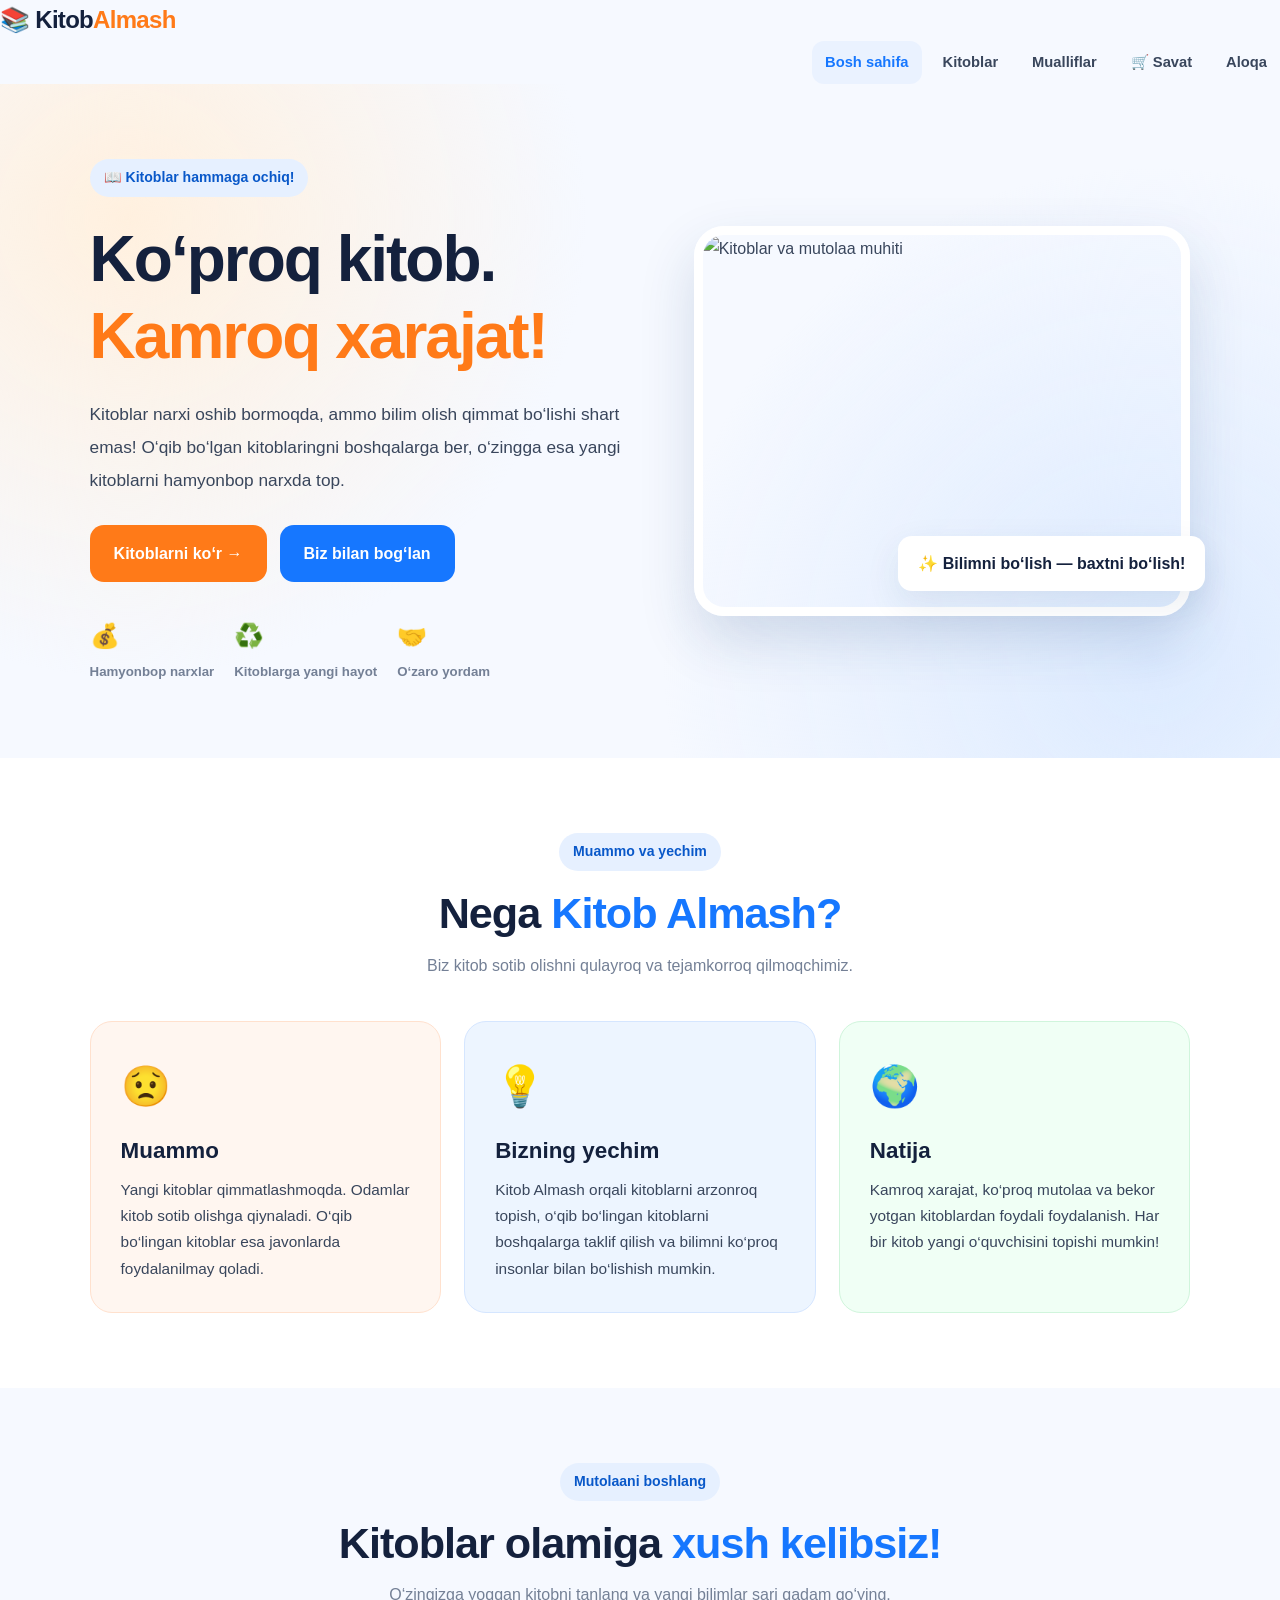
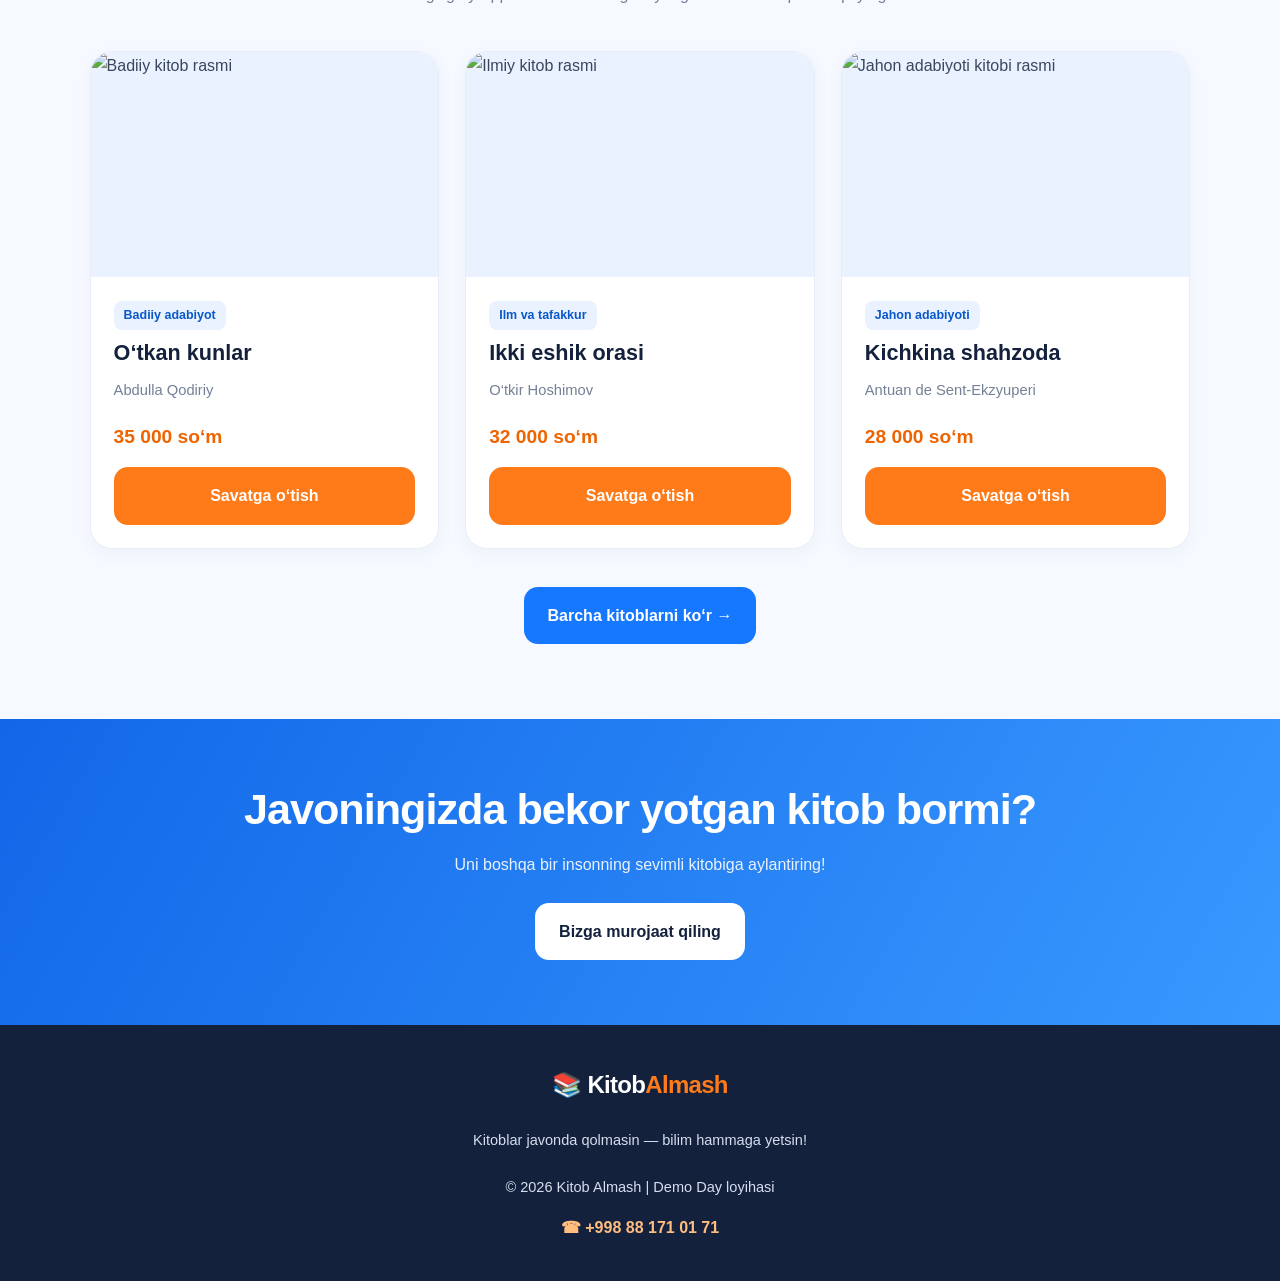
==== index.html @ 4702aaad "loyiha yaratildi" ====
<!DOCTYPE html>
<html lang="uz">
<head>
    <meta charset="UTF-8">
    <meta name="viewport" content="width=device-width, initial-scale=1.0">
    <title>Kitob Almash — Kitob hammaga!</title>
    <link rel="stylesheet" href="style.css">
</head>
<body>
    <Table>


</Table>
    <a href="index.html" class="logo">📚 Kitob<span>Almash</span></a>
    <nav class="menu">
        <a href="index.html" class="active">Bosh sahifa</a>
        <a href="kitoblar.html">Kitoblar</a>
        <a href="mualliflar.html">Mualliflar</a>
        <a href="savat.html">🛒 Savat</a>
        <a href="aloqa.html">Aloqa</a>
    </nav>
</header>

<main>
    <section class="hero">
        <div class="hero-text">
            <span class="tag">📖 Kitoblar hammaga ochiq!</span>
            <h1>Ko‘proq kitob.<br><span>Kamroq xarajat!</span></h1>
            <p>
                Kitoblar narxi oshib bormoqda, ammo bilim olish qimmat
                bo‘lishi shart emas! O‘qib bo‘lgan kitoblaringni boshqalarga
                ber, o‘zingga esa yangi kitoblarni hamyonbop narxda top.
            </p>
            <div class="hero-buttons">
                <a href="kitoblar.html" class="btn btn-orange">Kitoblarni ko‘r →</a>
                <a href="aloqa.html" class="btn btn-blue">Biz bilan bog‘lan</a>
            </div>
            <div class="stats">
                <div><strong>💰</strong><span>Hamyonbop narxlar</span></div>
                <div><strong>♻️</strong><span>Kitoblarga yangi hayot</span></div>
                <div><strong>🤝</strong><span>O‘zaro yordam</span></div>
            </div>
        </div>
        <div class="hero-image">
            <img src="https://kun.uz/_next/image?url=https%3A%2F%2Fstorage.kun.uz%2Fsource%2F4%2Fn29wCpaPPUoi_q-ZwnuPvXljadlGvmpf.jpg&w=1200&q=75"
                 alt="Kitoblar va mutolaa muhiti">
            <div class="image-note">✨ Bilimni bo‘lish — baxtni bo‘lish!</div>
        </div>
    </section>

    <section class="section problem-section">
        <div class="section-heading">
            <span class="tag">Muammo va yechim</span>
            <h2>Nega <span>Kitob Almash?</span></h2>
            <p>Biz kitob sotib olishni qulayroq va tejamkorroq qilmoqchimiz.</p>
        </div>
        <div class="cards">
            <article class="card problem-card">
                <div class="card-icon">😟</div>
                <h3>Muammo</h3>
                <p>
                    Yangi kitoblar qimmatlashmoqda. Odamlar kitob sotib
                    olishga qiynaladi. O‘qib bo‘lingan kitoblar esa
                    javonlarda foydalanilmay qoladi.
                </p>
            </article>
            <article class="card solution-card">
                <div class="card-icon">💡</div>
                <h3>Bizning yechim</h3>
                <p>
                    Kitob Almash orqali kitoblarni arzonroq topish,
                    o‘qib bo‘lingan kitoblarni boshqalarga taklif qilish
                    va bilimni ko‘proq insonlar bilan bo‘lishish mumkin.
                </p>
            </article>
            <article class="card benefit-card">
                <div class="card-icon">🌍</div>
                <h3>Natija</h3>
                <p>
                    Kamroq xarajat, ko‘proq mutolaa va bekor yotgan
                    kitoblardan foydali foydalanish. Har bir kitob
                    yangi o‘quvchisini topishi mumkin!
                </p>
            </article>
        </div>
    </section>

    <section class="section featured">
        <div class="section-heading">
            <span class="tag">Mutolaani boshlang</span>
            <h2>Kitoblar olamiga <span>xush kelibsiz!</span></h2>
            <p>O‘zingizga yoqqan kitobni tanlang va yangi bilimlar sari qadam qo‘ying.</p>
        </div>
        <div class="book-grid">
            <article class="book-card">
                <img src="https://picsum.photos/600/400?random=21" alt="Badiiy kitob rasmi">
                <div class="book-info">
                    <span class="category">Badiiy adabiyot</span>
                    <h3>O‘tkan kunlar</h3>
                    <p>Abdulla Qodiriy</p>
                    <div class="price-row"><strong>35 000 so‘m</strong></div>
                    <a href="savat.html" class="btn btn-orange full-btn">Savatga o‘tish</a>
                </div>
            </article>
            <article class="book-card">
                <img src="https://picsum.photos/600/400?random=22" alt="Ilmiy kitob rasmi">
                <div class="book-info">
                    <span class="category">Ilm va tafakkur</span>
                    <h3>Ikki eshik orasi</h3>
                    <p>O‘tkir Hoshimov</p>
                    <div class="price-row"><strong>32 000 so‘m</strong></div>
                    <a href="savat.html" class="btn btn-orange full-btn">Savatga o‘tish</a>
                </div>
            </article>
            <article class="book-card">
                <img src="https://picsum.photos/600/400?random=23" alt="Jahon adabiyoti kitobi rasmi">
                <div class="book-info">
                    <span class="category">Jahon adabiyoti</span>
                    <h3>Kichkina shahzoda</h3>
                    <p>Antuan de Sent-Ekzyuperi</p>
                    <div class="price-row"><strong>28 000 so‘m</strong></div>
                    <a href="savat.html" class="btn btn-orange full-btn">Savatga o‘tish</a>
                </div>
            </article>
        </div>
        <div class="center">
            <a href="kitoblar.html" class="btn btn-blue">Barcha kitoblarni ko‘r →</a>
        </div>
    </section>

    <section class="cta">
        <h2>Javoningizda bekor yotgan kitob bormi?</h2>
        <p>Uni boshqa bir insonning sevimli kitobiga aylantiring!</p>
        <a href="aloqa.html" class="btn btn-light">Bizga murojaat qiling</a>
    </section>
</main>

<footer class="footer">
    <a href="index.html" class="logo">📚 Kitob<span>Almash</span></a>
    <p>Kitoblar javonda qolmasin — bilim hammaga yetsin!</p>
    <p>© 2026 Kitob Almash | Demo Day loyihasi</p>
    <a href="tel:+998881710171">☎ +998 88 171 01 71</a>
</footer>

</body>
</html>
---- style.css ----
/* =====================================
   KITOB ALMASH — UMUMIY DIZAYN
   Faqat CSS, JavaScript yo'q!
===================================== */

:root {
    --orange: #ff7a18;
    --orange-dark: #ed6400;
    --blue: #1677ff;
    --blue-dark: #0958c9;
    --navy: #14213d;
    --text: #39465c;
    --muted: #748096;
    --white: #ffffff;
    --background: #f6f9ff;
    --border: #e7edf6;
    --radius: 22px;
    --shadow: 0 12px 35px rgba(25, 55, 100, 0.09);
}

* {
    margin: 0;
    padding: 0;
    box-sizing: border-box;
}

html {
    scroll-behavior: smooth;
    scroll-padding-top: 100px;
}

body {
    font-family: "Segoe UI", Arial, sans-serif;
    color: var(--text);
    background: var(--background);
    line-height: 1.7;
    overflow-x: hidden;
    animation: pageAppear 0.7s ease both;
}

a {
    color: inherit;
    text-decoration: none;
    transition: color 0.25s ease,
                background 0.25s ease,
                transform 0.25s ease,
                box-shadow 0.25s ease;
}

img {
    display: block;
    width: 100%;
    object-fit: cover;
}

h1, h2, h3 {
    color: var(--navy);
    line-height: 1.2;
}

h1 {
    font-size: clamp(2.4rem, 5vw, 4.5rem);
    letter-spacing: -2px;
}

h2 {
    font-size: clamp(1.8rem, 3.5vw, 2.7rem);
    letter-spacing: -1px;
}

p {
    margin-top: 12px;
}

/* HEADER VA MENYU */

.header {
    position: sticky;
    top: 0;
    z-index: 100;
    display: flex;
    align-items: center;
    justify-content: space-between;
    gap: 24px;
    padding: 18px 6%;
    background: rgba(255, 255, 255, 0.96);
    border-bottom: 1px solid var(--border);
    box-shadow: 0 4px 20px rgba(20, 33, 61, 0.04);
    backdrop-filter: blur(12px);
}

.logo {
    flex-shrink: 0;
    color: var(--navy);
    font-size: 1.5rem;
    font-weight: 900;
    letter-spacing: -0.7px;
}

.logo span {
    color: var(--orange);
}

.menu {
    display: flex;
    flex-wrap: wrap;
    align-items: center;
    justify-content: flex-end;
    gap: 8px;
}

.menu a {
    padding: 9px 13px;
    color: var(--text);
    font-size: 0.92rem;
    font-weight: 650;
    border-radius: 12px;
}

.menu a:hover,
.menu a.active {
    color: var(--blue);
    background: #eaf2ff;
}

.menu a:hover {
    transform: translateY(-2px);
}

/* TUGMALAR */

.btn {
    display: inline-flex;
    align-items: center;
    justify-content: center;
    gap: 8px;
    padding: 13px 22px;
    border: 2px solid transparent;
    border-radius: 14px;
    font-weight: 750;
    text-align: center;
    cursor: pointer;
    transition: all 0.25s ease;
}

.btn:hover {
    transform: translateY(-4px);
    box-shadow: 0 10px 22px rgba(20, 33, 61, 0.14);
}

.btn:active {
    transform: scale(0.97);
}

.btn-orange {
    color: white;
    background: var(--orange);
}

.btn-orange:hover {
    background: var(--orange-dark);
}

.btn-blue {
    color: white;
    background: var(--blue);
}

.btn-blue:hover {
    background: var(--blue-dark);
}

.btn-light {
    color: var(--navy);
    background: white;
}

.btn-light:hover {
    color: var(--blue);
    background: #eef4ff;
}

.full-btn {
    width: 100%;
    margin-top: 14px;
}

/* BOSH SAHIFA HERO */

.hero {
    display: grid;
    grid-template-columns: 1.05fr 0.95fr;
    align-items: center;
    gap: 55px;
    max-width: 1440px;
    min-height: 590px;
    margin: auto;
    padding: 75px 7%;
    background:
        radial-gradient(circle at 10% 20%, #fff0df 0, transparent 36%),
        radial-gradient(circle at 90% 85%, #dceaff 0, transparent 38%);
}

.hero-text {
    animation: slideInLeft 0.9s ease both;
}

.hero h1 {
    margin: 24px 0;
}

.hero h1 span,
.page-banner h1 span {
    color: var(--orange);
}

.hero-text > p {
    max-width: 590px;
    font-size: 1.08rem;
    line-height: 1.9;
}

.tag {
    display: inline-block;
    padding: 7px 14px;
    color: var(--blue-dark);
    background: #e6f0ff;
    border-radius: 100px;
    font-size: 0.88rem;
    font-weight: 800;
}

.hero-buttons {
    display: flex;
    flex-wrap: wrap;
    gap: 13px;
    margin-top: 28px;
}

.hero-image {
    position: relative;
    animation: slideInRight 1s ease both;
}

.hero-image img {
    height: 390px;
    border: 9px solid white;
    border-radius: 30px;
    box-shadow: 0 24px 55px rgba(24, 61, 120, 0.16);
    animation: floatImage 5s ease-in-out infinite;
}

.image-note {
    position: absolute;
    right: -15px;
    bottom: 25px;
    padding: 14px 20px;
    color: var(--navy);
    background: white;
    border-radius: 14px;
    box-shadow: var(--shadow);
    font-weight: 800;
    animation: fadeUp 1.2s ease both;
}

.stats {
    display: flex;
    flex-wrap: wrap;
    gap: 20px;
    margin-top: 34px;
}

.stats div {
    display: flex;
    flex-direction: column;
    gap: 4px;
}

.stats strong {
    font-size: 1.5rem;
}

.stats span {
    color: var(--muted);
    font-size: 0.83rem;
    font-weight: 650;
}

/* UMUMIY SECTION */

.section {
    max-width: 1440px;
    margin: auto;
    padding: 75px 7%;
}

.section-heading {
    max-width: 750px;
    margin: 0 auto 42px;
    text-align: center;
}

.section-heading h2 {
    margin-top: 17px;
}

.section-heading h2 span {
    color: var(--blue);
}

.section-heading p {
    color: var(--muted);
}

.problem-section {
    background: white;
}

.cards {
    display: grid;
    grid-template-columns: repeat(3, minmax(0, 1fr));
    gap: 23px;
}

.card {
    padding: 30px;
    border: 1px solid var(--border);
    border-radius: var(--radius);
    transition: transform 0.3s ease, box-shadow 0.3s ease;
}

.card:hover {
    transform: translateY(-8px);
    box-shadow: var(--shadow);
}

.problem-card {
    background: #fff6f0;
    border-color: #ffe1ce;
}

.solution-card {
    background: #edf5ff;
    border-color: #d5e6ff;
}

.benefit-card {
    background: #f0fff5;
    border-color: #d0f5dc;
}

.card-icon {
    margin-bottom: 18px;
    font-size: 2.5rem;
}

.card h3 {
    font-size: 1.4rem;
}

.card p {
    font-size: 0.96rem;
}

/* KITOBLAR */

.book-grid {
    display: grid;
    grid-template-columns: repeat(3, minmax(0, 1fr));
    gap: 26px;
}

.book-card {
    overflow: hidden;
    background: white;
    border: 1px solid var(--border);
    border-radius: var(--radius);
    box-shadow: 0 5px 18px rgba(25, 55, 100, 0.04);
    transition: transform 0.3s ease, box-shadow 0.3s ease;
    animation: fadeUp 0.7s ease both;
}

.book-card:hover {
    transform: translateY(-7px);
    box-shadow: var(--shadow);
}

.book-card > img {
    height: 225px;
    background: #eaf2ff;
    transition: transform 0.4s ease;
}

.book-card:hover > img {
    transform: scale(1.035);
}

.book-info {
    padding: 23px;
}

.category {
    display: inline-block;
    margin-bottom: 10px;
    padding: 4px 10px;
    color: var(--blue-dark);
    background: #eaf2ff;
    border-radius: 8px;
    font-size: 0.78rem;
    font-weight: 750;
}

.book-info h3 {
    margin-bottom: 5px;
    font-size: 1.35rem;
}

.book-info p {
    color: var(--muted);
    font-size: 0.92rem;
}

.price-row {
    display: flex;
    flex-wrap: wrap;
    align-items: center;
    gap: 10px;
    margin-top: 18px;
}

.price-row strong {
    color: var(--orange-dark);
    font-size: 1.2rem;
}

.old-price {
    color: #9aa3b2;
    font-size: 0.9rem;
    text-decoration: line-through;
}

.center {
    margin-top: 38px;
    text-align: center;
}

/* SAHIFA SARLAVHASI */

.page-banner {
    padding: 80px 7%;
    text-align: center;
    background:
        radial-gradient(circle at 15% 20%, #fff0df 0, transparent 35%),
        radial-gradient(circle at 85% 70%, #dceaff 0, transparent 40%),
        white;
}

.page-banner h1 {
    max-width: 1000px;
    margin: 23px auto 15px;
}

.page-banner p {
    max-width: 720px;
    margin: 0 auto;
    color: var(--muted);
    font-size: 1.05rem;
}

/* OGOHLANTIRISH */

.notice {
    margin-bottom: 30px;
    padding: 20px 24px;
    background: #fff5e9;
    border: 1px solid #ffdfbc;
    border-radius: 16px;
    line-height: 1.8;
}

/* MUALLIFLAR */

.author-grid {
    display: grid;
    grid-template-columns: repeat(2, minmax(0, 1fr));
    gap: 26px;
}

.author-card {
    display: grid;
    grid-template-columns: 180px minmax(0, 1fr);
    align-items: stretch;
    overflow: hidden;
    background: white;
    border: 1px solid var(--border);
    border-radius: var(--radius);
    box-shadow: 0 5px 18px rgba(25, 55, 100, 0.04);
    transition: transform 0.3s ease, box-shadow 0.3s ease;
    animation: fadeUp 0.7s ease both;
}

.author-card:hover {
    transform: translateY(-5px);
    box-shadow: var(--shadow);
}

.author-card > img {
    height: 100%;
    min-height: 250px;
}

.author-info {
    padding: 23px;
}

.author-info h2 {
    margin: 5px 0 12px;
    font-size: 1.35rem;
    letter-spacing: -0.4px;
}

.author-info p {
    margin-bottom: 18px;
    font-size: 0.91rem;
}

.text-link {
    display: inline-block;
    color: var(--blue);
    font-weight: 800;
}

.text-link:hover {
    color: var(--orange-dark);
    transform: translateX(4px);
}

/* SAVAT */

.cart-layout {
    display: grid;
    grid-template-columns: minmax(0, 1.6fr) minmax(270px, 0.9fr);
    align-items: start;
    gap: 30px;
}

.cart-items,
.cart-summary {
    padding: 28px;
    background: white;
    border: 1px solid var(--border);
    border-radius: var(--radius);
    box-shadow: var(--shadow);
}

.cart-items > h2,
.cart-summary > h2 {
    margin-bottom: 25px;
    font-size: 1.6rem;
}

.cart-item {
    display: flex;
    align-items: center;
    gap: 20px;
    padding: 20px 0;
    border-bottom: 1px solid var(--border);
}

.cart-item img {
    flex-shrink: 0;
    width: 125px;
    height: 135px;
    border-radius: 14px;
}

.cart-details h3 {
    font-size: 1.2rem;
}

.cart-details p {
    margin: 6px 0;
    font-size: 0.88rem;
}

.cart-details strong {
    display: block;
    margin-top: 5px;
    color: var(--orange-dark);
}

.cart-summary {
    background: #f1f6ff;
    border-color: #d9e7ff;
}

.summary-row {
    display: flex;
    justify-content: space-between;
    gap: 12px;
    padding: 13px 0;
    border-bottom: 1px solid #dce6f5;
    font-size: 0.92rem;
}

.summary-row strong {
    flex-shrink: 0;
}

.summary-row.total {
    margin-top: 8px;
    padding-top: 20px;
    color: var(--navy);
    font-size: 1.05rem;
    font-weight: 800;
}

.summary-row.total strong {
    color: var(--orange-dark);
}

.small-text {
    margin-top: 18px;
    color: var(--muted);
    font-size: 0.83rem;
}

/* ALOQA */

.contact-layout {
    display: grid;
    grid-template-columns: repeat(2, minmax(0, 1fr));
    gap: 28px;
}

.contact-card {
    padding: 38px;
    background: white;
    border: 1px solid var(--border);
    border-radius: var(--radius);
    box-shadow: var(--shadow);
    text-align: center;
    transition: transform 0.3s ease;
}

.contact-card:hover {
    transform: translateY(-6px);
}

.contact-blue {
    background: #edf5ff;
    border-color: #d5e6ff;
}

.contact-icon {
    margin-bottom: 18px;
    font-size: 3.2rem;
}

.contact-card h2 {
    font-size: 1.6rem;
}

.contact-card p {
    margin-bottom: 22px;
}

.phone-number {
    display: block;
    margin: 20px 0;
    color: var(--blue);
    font-size: clamp(1.25rem, 2.5vw, 1.7rem);
    font-weight: 900;
}

.phone-number:hover {
    color: var(--orange-dark);
}

.contact-banner {
    padding: 50px 30px;
    background: white;
    border: 1px solid var(--border);
    border-radius: var(--radius);
    text-align: center;
}

.contact-banner h2 {
    font-size: clamp(1.6rem, 3vw, 2.3rem);
}

.contact-banner p {
    margin: 15px auto 25px;
}

/* CTA */

.cta {
    padding: 65px 7%;
    color: white;
    background: linear-gradient(120deg, #1267e8, #3999ff);
    text-align: center;
}

.cta h2 {
    color: white;
}

.cta p {
    margin: 15px 0 25px;
    color: #e8f2ff;
}

/* FOOTER */

.footer {
    display: flex;
    flex-direction: column;
    align-items: center;
    gap: 10px;
    padding: 40px 7%;
    background: #14213d;
    color: #d5deed;
    text-align: center;
}

.footer .logo {
    color: white;
}

.footer p {
    font-size: 0.91rem;
}

.footer > a:last-child {
    margin-top: 5px;
    color: #ffbd80;
    font-weight: 750;
}

.footer > a:last-child:hover {
    color: white;
}

/* ANIMATSIYALAR */

@keyframes pageAppear {
    from {
        opacity: 0;
    }
    to {
        opacity: 1;
    }
}

@keyframes fadeUp {
    from {
        opacity: 0;
        transform: translateY(22px);
    }
    to {
        opacity: 1;
        transform: translateY(0);
    }
}

@keyframes slideInLeft {
    from {
        opacity: 0;
        transform: translateX(-35px);
    }
    to {
        opacity: 1;
        transform: translateX(0);
    }
}

@keyframes slideInRight {
    from {
        opacity: 0;
        transform: translateX(35px);
    }
    to {
        opacity: 1;
        transform: translateX(0);
    }
}

@keyframes floatImage {
    0%, 100% {
        transform: translateY(0);
    }
    50% {
        transform: translateY(-9px);
    }
}

/* TABLET */

@media (max-width: 1050px) {
    .header {
        flex-direction: column;
        gap: 12px;
        padding: 16px 4%;
    }

    .menu {
        justify-content: center;
    }

    .hero {
        gap: 30px;
        padding: 60px 5%;
    }

    .hero-image img {
        height: 320px;
    }

    .cards,
    .book-grid {
        grid-template-columns: repeat(2, minmax(0, 1fr));
    }

    .author-grid {
        grid-template-columns: 1fr;
    }

    .section {
        padding: 60px 5%;
    }
}

/* TELEFON */

@media (max-width: 650px) {
    body {
        font-size: 15px;
    }

    .header {
        position: relative;
        padding: 15px 4%;
    }

    .logo {
        font-size: 1.35rem;
    }

    .menu {
        gap: 5px;
    }

    .menu a {
        padding: 8px 10px;
        font-size: 0.83rem;
    }

    .hero {
        grid-template-columns: 1fr;
        gap: 35px;
        padding: 45px 5%;
    }

    .hero h1 {
        font-size: clamp(2.4rem, 10vw, 3.5rem);
        letter-spacing: -1.5px;
    }

    .hero-text > p {
        font-size: 1rem;
    }

    .hero-image img {
        height: 260px;
        border-width: 5px;
        border-radius: 22px;
    }

    .image-note {
        right: 5px;
        bottom: 15px;
        padding: 10px 13px;
        font-size: 0.8rem;
    }

    .hero-buttons {
        flex-direction: column;
    }

    .hero-buttons .btn {
        width: 100%;
    }

    .stats {
        gap: 17px;
    }

    .stats div {
        min-width: 40%;
    }

    .section {
        padding: 48px 5%;
    }

    .section-heading {
        margin-bottom: 28px;
    }

    .cards,
    .book-grid,
    .author-grid,
    .contact-layout,
    .cart-layout {
        grid-template-columns: 1fr;
    }

    .card {
        padding: 25px;
    }

    .book-card > img {
        height: 230px;
    }

    .page-banner {
        padding: 55px 5%;
    }

    .page-banner h1 {
        font-size: 2.35rem;
        letter-spacing: -1px;
    }

    .author-card {
        grid-template-columns: 1fr;
    }

    .author-card > img {
        height: 220px;
        min-height: 0;
    }

    .cart-items,
    .cart-summary {
        padding: 22px;
    }

    .cart-item {
        align-items: flex-start;
        gap: 14px;
    }

    .cart-item img {
        width: 95px;
        height: 115px;
    }

    .cart-details h3 {
        font-size: 1.05rem;
    }

    .contact-card {
        padding: 28px 20px;
    }

    .cta {
        padding: 48px 5%;
    }

    .footer {
        padding: 35px 5%;
    }
}

/* HARAKATNI KAMAYTIRISH SOZLAMASI */

@media (prefers-reduced-motion: reduce) {
    *,
    *::before,
    *::after {
        scroll-behavior: auto !important;
        animation-duration: 0.01ms !important;
        animation-iteration-count: 1 !important;
        transition-duration: 0.01ms !important;
    }
}
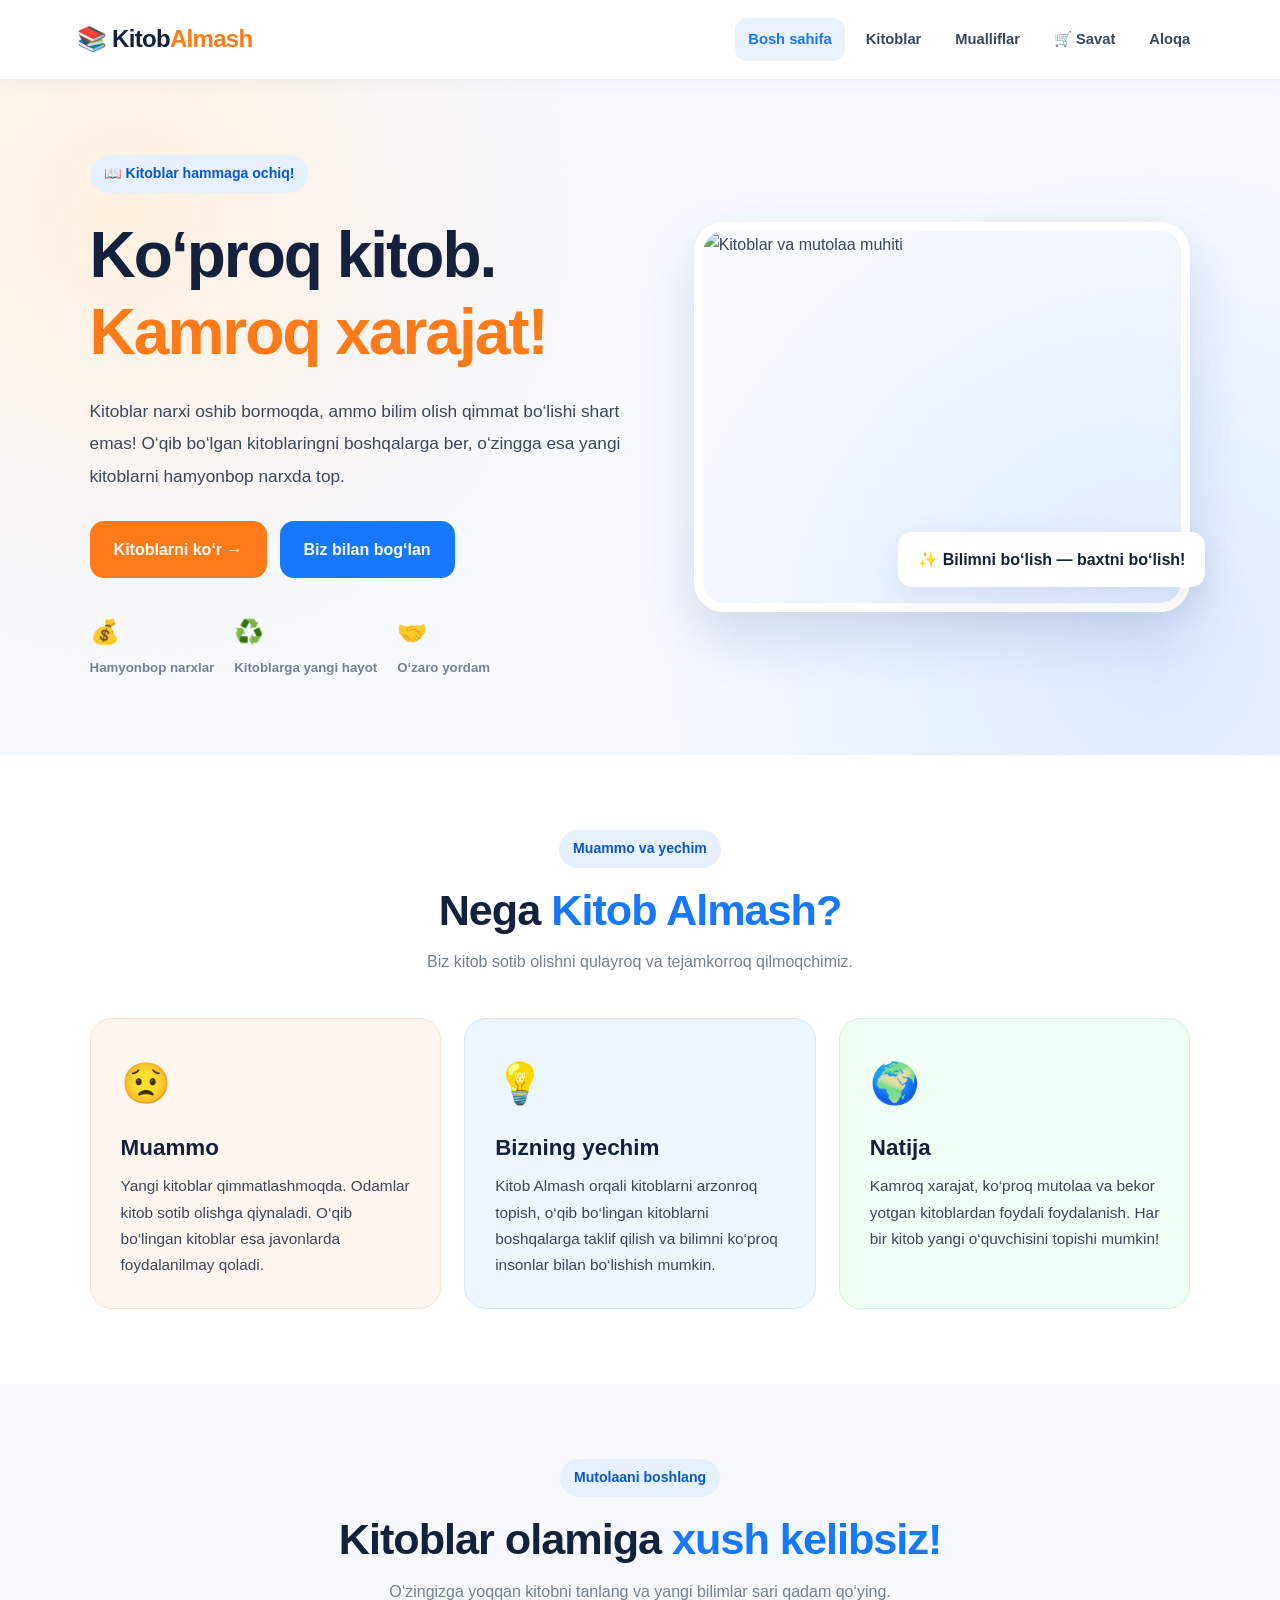
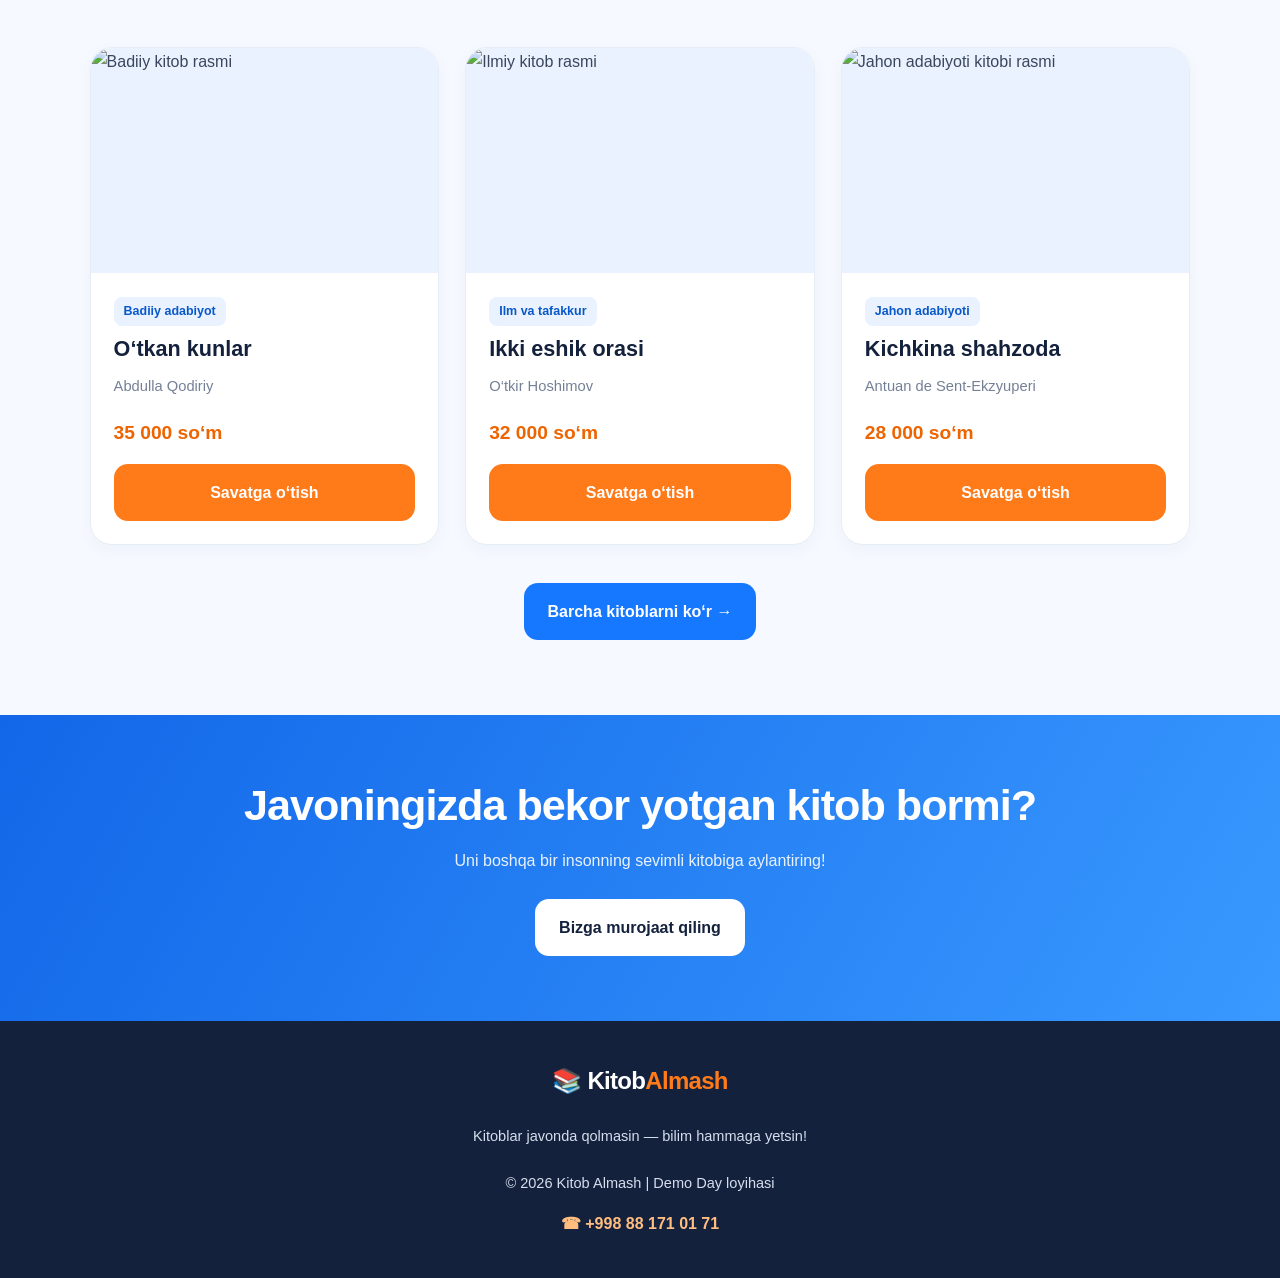
==== commit c55ad504: "update" ====
--- a/index.html
+++ b/index.html
@@ -8,10 +8,8 @@
     <link rel="stylesheet" href="style.css">
 </head>
 <body>
-    <Table>
 
-
-</Table>
+<header class="header">
     <a href="index.html" class="logo">📚 Kitob<span>Almash</span></a>
     <nav class="menu">
         <a href="index.html" class="active">Bosh sahifa</a>
@@ -43,7 +41,7 @@
             </div>
         </div>
         <div class="hero-image">
-            <img src="https://kun.uz/_next/image?url=https%3A%2F%2Fstorage.kun.uz%2Fsource%2F4%2Fn29wCpaPPUoi_q-ZwnuPvXljadlGvmpf.jpg&w=1200&q=75"
+            <img src="https://encrypted-tbn0.gstatic.com/images?q=tbn:ANd9GcTqU_nBN54H-NkzIx8pj-gS1jbw24GkNjZhd253O4VrkA&s=10"
                  alt="Kitoblar va mutolaa muhiti">
             <div class="image-note">✨ Bilimni bo‘lish — baxtni bo‘lish!</div>
         </div>
@@ -94,7 +92,7 @@
         </div>
         <div class="book-grid">
             <article class="book-card">
-                <img src="https://picsum.photos/600/400?random=21" alt="Badiiy kitob rasmi">
+                <img src="https://i.ytimg.com/vi/2ItVSoLr_rE/maxresdefault.jpg" alt="Badiiy kitob rasmi">
                 <div class="book-info">
                     <span class="category">Badiiy adabiyot</span>
                     <h3>O‘tkan kunlar</h3>
@@ -104,7 +102,7 @@
                 </div>
             </article>
             <article class="book-card">
-                <img src="https://picsum.photos/600/400?random=22" alt="Ilmiy kitob rasmi">
+                <img src="https://jadid.uz/wp-content/uploads/2024/11/quanishboy-orazimbetov-millat-fidoyilari-abdurahmon-abdullaxonov-21.jpg" alt="Ilmiy kitob rasmi">
                 <div class="book-info">
                     <span class="category">Ilm va tafakkur</span>
                     <h3>Ikki eshik orasi</h3>
@@ -114,7 +112,7 @@
                 </div>
             </article>
             <article class="book-card">
-                <img src="https://picsum.photos/600/400?random=23" alt="Jahon adabiyoti kitobi rasmi">
+                <img src="https://www.gazeta.uz/media/img/2024/06/8bLg2a17196461535135_l.jpg" alt="Jahon adabiyoti kitobi rasmi">
                 <div class="book-info">
                     <span class="category">Jahon adabiyoti</span>
                     <h3>Kichkina shahzoda</h3>
